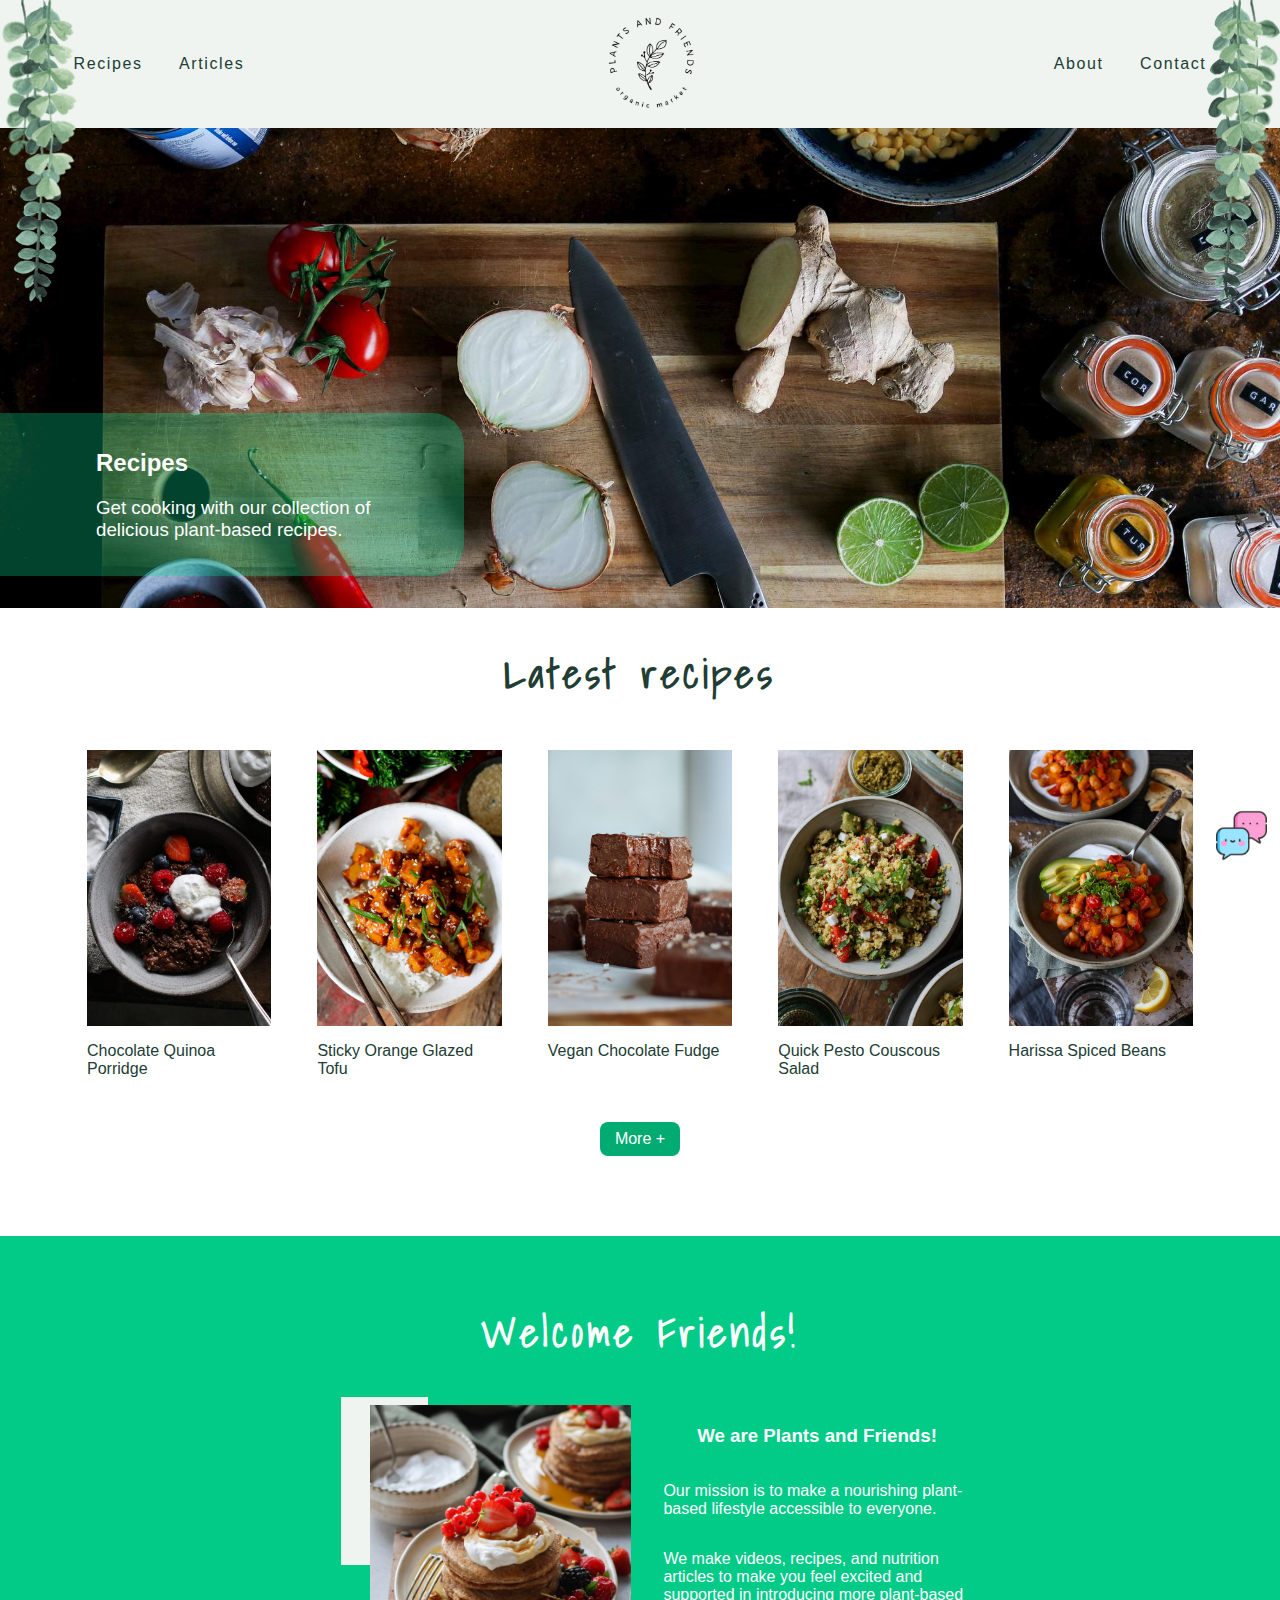
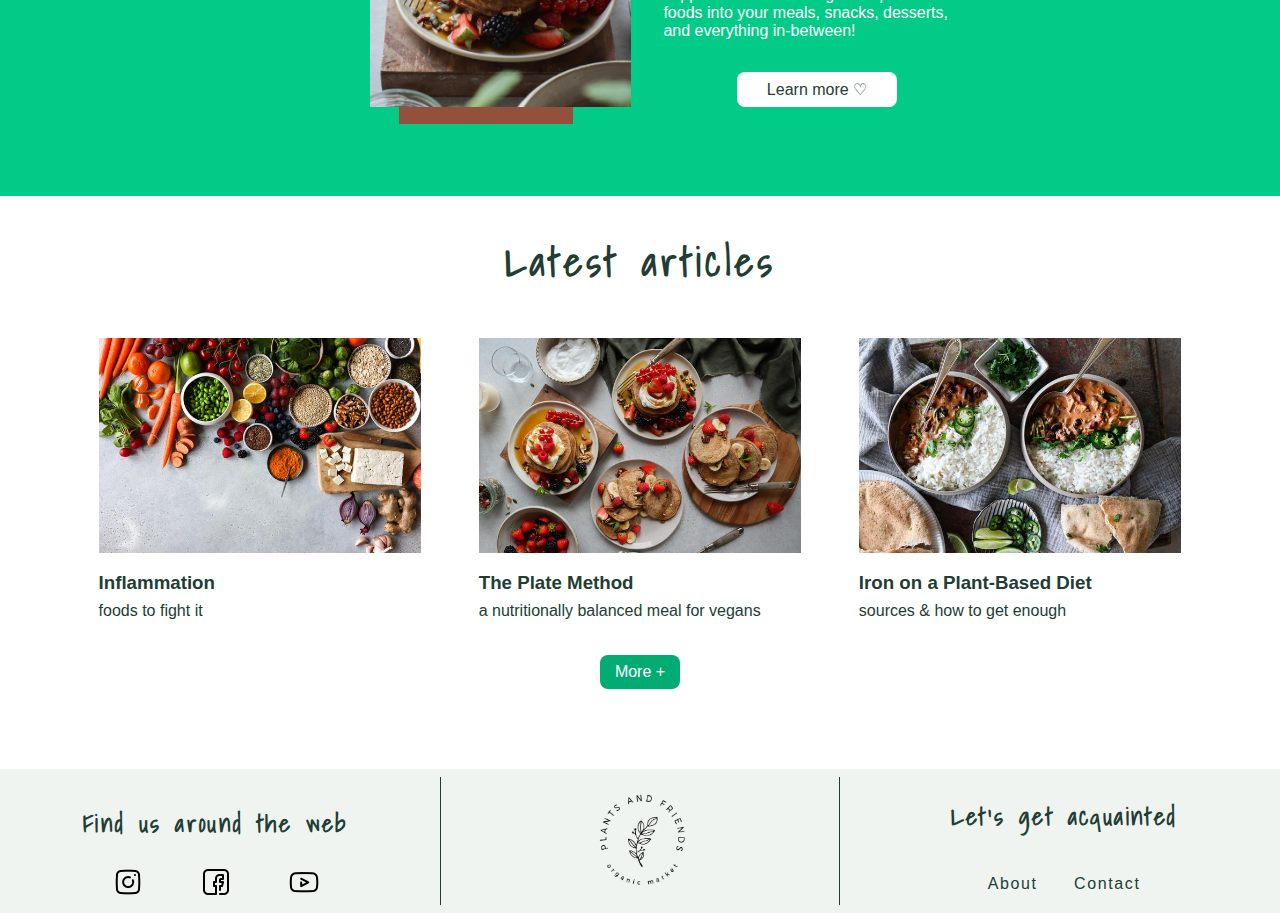
==== index.html @ 14dff02f "add project" ====
<!DOCTYPE html>
<html lang="en">
<head>
    <meta charset="UTF-8">
    <meta http-equiv="X-UA-Compatible" content="IE=edge">
    <meta name="viewport" content="width=device-width, initial-scale=1.0">
    <title>Plants and Friends</title>
    <link href="./resources/css/index.css" type="text/css" rel="stylesheet">
    <link href="https://fonts.googleapis.com/css2?family=Shadows+Into+Light&display=swap" rel="stylesheet">
</head>
<body>
    <header>
        <!-- Navigation Bar -->
        <nav class="container">
            <ul class="right">
                <li><a href="#">Recipes</a></li>
                <li><a href="#">Articles</a></li>
            </ul>

            <a href="#">
                <div class="image-container">
                    <img src="./resources/images/Capture.JPG" title="Green Limes">
                </div>
            </a>

            <ul class="left">
                <li><a href="./resources/html/about.html">About</a></li>
                <li><a href="#">Contact</a></li>
            </ul>
        </nav>
    </header>

    <main>
        <!-- Banner -->
        <div class="banner">
            <div class="banner-text">
                <h2>Recipes</h2>
                <h3>Get cooking with our collection of delicious plant-based recipes.</h3>
            </div>
        </div>

        <!-- Fixed images section -->
        <div class="side-images">
            <div class="right">
                <img class="img-1" src="./resources/images/PUL_42_plants01_1_cropped.9fbabc426824.png">
                <img class="img-2" src="./resources/images/PUL_42_plants01_3_cropped.685cd9a79821.png">
                <img class="img-3" src="./resources/images/PUL_42_plants02_5_cropped.9f788901ec64.png">
            </div>
            <div class="left">
                <img class="img-1" src="./resources/images/PUL_42_plants01_1_cropped.9fbabc426824.png">
                <img class="img-2" src="./resources/images/PUL_42_plants01_3_cropped.685cd9a79821.png">
                <img class="img-3" src="./resources/images/PUL_42_plants02_5_cropped.9f788901ec64.png">
            </div>
        </div>

        <a href="#">
            <div class="sticky">
                <img src="./resources/images/chat.png" title="Feedback">
            </div> 
        </a>
        

        <!-- Latest recipes section -->
        <div class="recipes container col">
            <h2>Latest recipes</h2>
            <div class="container">
                <div class="info-container">
                    <a href="#">
                    <div class="image-container">
                        <img src="./resources/images/62f16278e6b138e92076169bd8638dae.jpg">
                    </div>
                    <p>Chocolate Quinoa Porridge</p>
                    </a>
                </div>
                <div class="info-container">
                    <a href="#">
                    <div class="image-container">
                        <img src="./resources/images/8673e44b68b2e71d381c0d24f464a0ae.jpg">
                    </div>
                    <p>Sticky Orange Glazed Tofu</p>
                    </a>
                </div>
                <div class="info-container">
                    <a href="#">
                    <div class="image-container">
                        <img src="./resources/images/f0d0a88487fe84ec8342f5c662e7f1b8.jpg">
                    </div>
                    <p>Vegan Chocolate Fudge</p>
                    </a>
                </div>
                <div class="info-container">
                    <a href="#">
                    <div class="image-container">
                        <img src="./resources/images/b2966c8b3aa7a20e24546b92b5d7a125.jpg">
                    </div>
                    <p>Quick Pesto Couscous Salad</p>
                    </a>
                </div>
                <div class="info-container">
                    <a href="#">
                    <div class="image-container">
                        <img src="./resources/images/eac331a2da644d45a2d4af294ae4e680.jpg">
                    </div>
                    <p>Harissa Spiced Beans</p>
                    </a>
                </div>           
            </div>

            <p class="more"><a href="#">More +</a></p>
        </div>

        <!-- Welcome section -->
        <div class="welcome container col">
            <h2>Welcome Friends!</h2>
            <div class="container">
                <div class="welcome-image">
                    <div class="gray"></div>
                    <div class="red"></div>
                    <div class="image-container">
                        <img src="./resources/images/577462c6b522de8b6eb51fce0a409d88.jpg">
                    </div>
                </div>
                <div class="info-container container col">
                    <h3>We are Plants and Friends!</h3>
                    <p>Our mission is to make a nourishing plant-based lifestyle accessible to everyone.</p>
                    <p>We make videos, recipes, and nutrition articles to make you feel excited and supported in introducing more plant-based foods into your meals, snacks, desserts, and everything in-between!</p>
                    <p class="more"><a href="#">Learn more ♡</a></p>
                </div>
            </div>
        </div>

        <!-- Latest articles section -->
        <div class="articles container col">
            <h2>Latest articles</h2>
            <div class="container">
                <div class="info-container">
                    <a href="#">
                    <div class="image-container">
                        <img src="./resources/images/da1ea6222f7ebf3f9cb94be13e0f45a8.jpg">
                    </div>
                    <h3>Inflammation</h3>
                    <p>foods to fight it</p>
                    </a>
                </div>
                <div class="info-container">
                    <a href="#">
                    <div class="image-container">
                        <img src="./resources/images/31f5eac9aaeb602acd1b09f02b42d09c.jpg">
                    </div>                    
                    <h3>The Plate Method</h3>
                    <p>a nutritionally balanced meal for vegans</p>
                    </a>
                </div>
                <div class="info-container">
                    <a href="#">
                    <div class="image-container">
                        <img src="./resources/images/245218f45d99ef6018e5f19021f9a2c7.jpg">
                    </div>                    
                    <h3>Iron on a Plant-Based Diet</h3>
                    <p>sources & how to get enough</p>
                    </a>
                </div>        
            </div>

            <p class="more"><a href="#">More +</a></p>
        </div>
    </main>

    <!-- Footer section -->
    <footer class="container">
        <div class="left container col">
            <h3>Find us around the web</h3>
            <div class="container">
                <a href="#"><img src="./resources/images/5340248_ig_instagram_photo_icon.png" title="Instagram"></a>
                <a href="#"><img src="./resources/images/5340250_book_face_facebook_fb_icon.png" title="Facebook"></a>
                <a href="#"><img src="./resources/images/5340279_play_video_youtube_youtuber_icon.png" title="YouTube"></a>
            </div>
        </div>

        <a href="#">
            <div class="image-container">
                <img src="./resources/images/Capture.JPG" title="Green Limes">
            </div>
        </a>
        
        <div class="right container col">
            <h3>Let's get acquainted</h3>
            <ul>
                <li><a href="./resources/html/about.html">About</a></li>
                <li><a href="#">Contact</a></li>
            </ul>
        </div>
    </footer>
</body>
</html>
---- resources/css/index.css ----
/* Universal Styles */

* {
    box-sizing: border-box;
}

html {
    font-size: 16px;
}

body {
    font-family: 'Trebuchet MS', 'Lucida Sans Unicode', 'Lucida Grande', 'Lucida Sans', Arial, sans-serif;
    color: #213D34;
    margin: 0;
}

h2:not(.banner h2) {
    font-family: 'Shadows Into Light', cursive;
    font-size: 2.5rem;
    letter-spacing: 0.250rem;
}

ul {
    list-style: none;
    padding: 0;
}

li {
    display: inline;
    letter-spacing: 0.1rem;
    margin: 1rem;
}

a {
    text-decoration: none;
    color: #213D34;
}

.more a:not(.welcome a) {
    color: #FFF;
}

p.more {
    text-align: center;
    padding: 0.5rem;
    background-color: #02AB72;
    color: #FFF;
    border-radius: .5rem;
    width: 5rem;
}

.more:hover {
    transition: border-radius .5s;
    border-radius: 1.5rem;
}

.container {
    display: flex;
    justify-content: space-evenly;
    align-content: center;
    align-items: center;
    flex-wrap: wrap;
}

.col {
    flex-direction: column;
}

.image-container {
    display: flex;
    align-items: center;
    justify-items: center;
    overflow: hidden;
}

.image-container img {
    width: 100%;
}

.recipes .image-container:hover, 
.articles .image-container:hover {
    border-radius: 5%;
    box-shadow: 0 0 1rem #213D34;
    transition: box-shadow .5s;
}

/* Navigation Bar Styles */
nav img {
    height: 8rem;
    margin: 0 2rem;
}

header {
    background-color: hsl(132, 18.5%, 94.7%);
}

header .container {
    justify-content: space-between;
    margin: 0 4.5%;
}

@media only screen and (max-width: 760px) {
    header .container {
        flex-direction: column;
    }

    nav img {
        height: 6rem;
        margin: 0 2rem;
    }
}

/* Fixed Images Styles */
.side-images .left img, .side-images .right img {
    position: fixed;
    width: 4%;
    top: 0;
    max-width: 58px;
    min-width: 39px;
    z-index: 9999;
}

        /* Left Image */
.side-images .left .img-1 {
    left: 0;
    z-index: 100;
}

.side-images .left .img-2 {
    left: 1%;
}

.side-images .left .img-3 {
    left: 2%;
}

        /* Right Image */
.side-images .right .img-1 {
    right: 0;
}

.side-images .right .img-2 {
    right: 2%;
}

.side-images .right .img-3 {
    right: 1%;
}

        /* Feedback Image */
.sticky {
    position: fixed;
    top: 90%;
    left: 95%;
    width: 4%;
    min-width: 38px;
 }

.sticky img {
    width: 100%;
    opacity: 0.8;
 }

 
 /* Breadcrumb Section Styles */
 ul.breadcrumb {
    margin: 1.5% 7%;
 }

 .breadcrumb li {
    margin: 0;
 }

 .breadcrumb li.location+li.location::before {
    content: '/';
    margin: 0.8rem;
 }

/* Banner Styles */

.banner {
    background-color: 	hsl(160, 98%, 44%);
    background-image: url('../images/c5be5a15e2b488b2d8ff5668b0e3cc27.jpg');
    background-position: center;
    background-repeat: no-repeat;
    background-size: cover;
    height: 30rem;
    display: flex;
    align-items: flex-end;
}

.banner-text {
    background-color: 	hsla(160, 98%, 44%, 0.3);
    color: #fff;
    border-radius: 2rem;
    width: 40%;
    padding: 1rem;
    padding-left: 9rem;
    margin: auto auto 2rem -3rem;
}

.banner-text h3 {
    font-weight: 200;
}

@media only screen and (max-width: 760px) {
    .banner-text {
        width: 60%;
    }
}

@media only screen and (max-width: 450px) {
    .banner-text {
        width: 100%;
    }
}

 /* Latest Recipes Section Styles */
 .recipes {
    margin-bottom: 5%;
    padding: 0 5%;
 }

.recipes .container {
    align-items: stretch;
}

.recipes .info-container {
    width: 16%;
    min-width: 170px;
    margin: 1% 2%;
}

@media only screen and (max-width: 760px) {
    .recipes .info-container {
        width: 30%;
        margin: 0.5rem;
    }
}

@media only screen and (max-width: 450px) {
    .recipes .info-container {
        width: 60%;
        margin: 1rem;
    }
}

/* Welcome Section Styles */
.welcome {
    background-color: hsl(160, 98%, 40%);
    padding: 5% 10%;
    color: #FFF;
}

.welcome .container {
    justify-content: center;
}

.welcome h2 {
    margin-top: 0;
}

.welcome .welcome-image {
    position: relative;
    width: 30%;
    min-width: 220px;
    max-width: 290px;
    height: 335px;
    margin: 0 2rem;
}

.welcome .gray {
    position: absolute;
    background-color: hsl(132, 18.5%, 94.7%);
    width: 30%;
    height: 50%;
    top: 0;
    left: 0;
}

.welcome .red {
    position: absolute;
    background-color: 	hsl(13, 42%, 41%);
    width: 60%;
    height: 10%;
    bottom: 2.5%;
    left: 20%;
}

.welcome .image-container {
    position: absolute;
    width: 90%;
    height: 90%;
    top: 2.5%;
    left: 10%;
}

.welcome .info-container {
    width: 30%;
}

.welcome .more {
    width: 10rem;
    background-color: #FFF;
    color: #02AB72;
}

@media only screen and (max-width: 1024px) {
    .welcome .info-container {
        width: 45%;
    }

    .welcome .welcome-image {
        margin: 0 2.5% 2.5% 2.5%;
    }
}

@media only screen and (max-width: 570px) {
    .welcome .container {
        flex-direction: column;
    }

    .welcome .info-container {
        width: 70%;
    }
}

/* Latest Articles Section Styles */
.articles {
    margin-bottom: 5%;
    padding: 0 5%;
 }

.articles .container {
    align-items: stretch;
}

.articles .info-container {
    width: 28%;
    min-width: 250px;
    margin: 1% 2%;
}

.articles h3 {
    margin-bottom: 0;
}

.articles p {
    margin-top: 0.5rem;
}

@media only screen and (max-width: 760px) {
    .articles .info-container {
        width: 30%;
        margin: 0.5rem;
    }
}

@media only screen and (max-width: 450px) {
    .articles .info-container {
        width: 60%;
        margin: 1rem;
    }
}


/* Footer Section Styles */
footer {
    background-color: hsl(132, 18.5%, 94.7%);
    margin-top: 1.5%;
}

footer h3 {
    font-family: 'Shadows Into Light', cursive;
    font-size: 1.5rem;
    letter-spacing: 0.150rem;
}

footer .left, footer .right {
    width: 25%;
    text-align: center;
}

footer .left .container {
    width: 100%;
}

footer .left img {
    height: 2rem;
}

footer .image-container img {
    height: 8rem;
    padding: 0 8rem ;
    margin: 0.5rem;
    border-left: 1px solid #213D34;
    border-right: 1px solid #213D34;
}

@media only screen and (max-width: 760px) {
    footer.container {
        flex-direction: column;
    }

    footer .image-container {
        display: none;
    }

    footer .left, footer .right {
        width: 60%;
        margin: 1.5rem;
    }
}


@media only screen and (max-width: 760px) {
    html {
        font-size: 14px;
    }
}
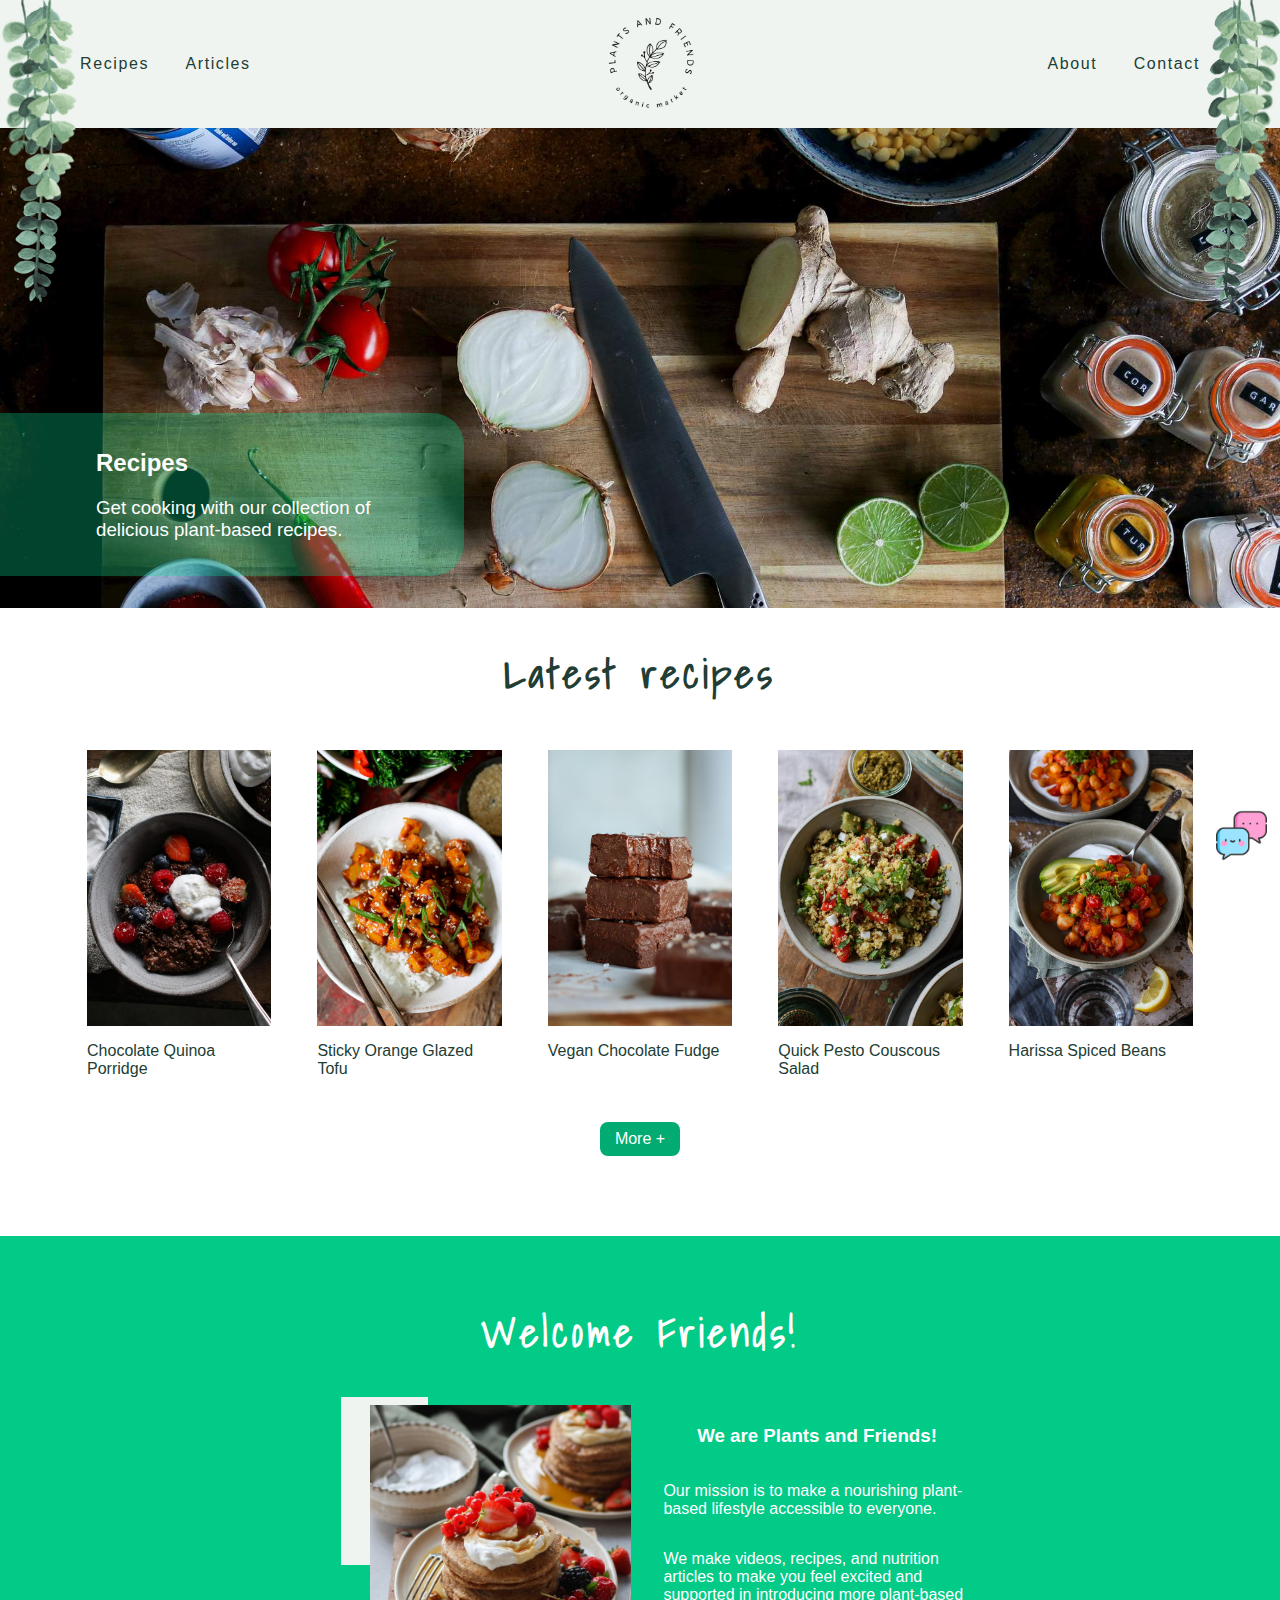
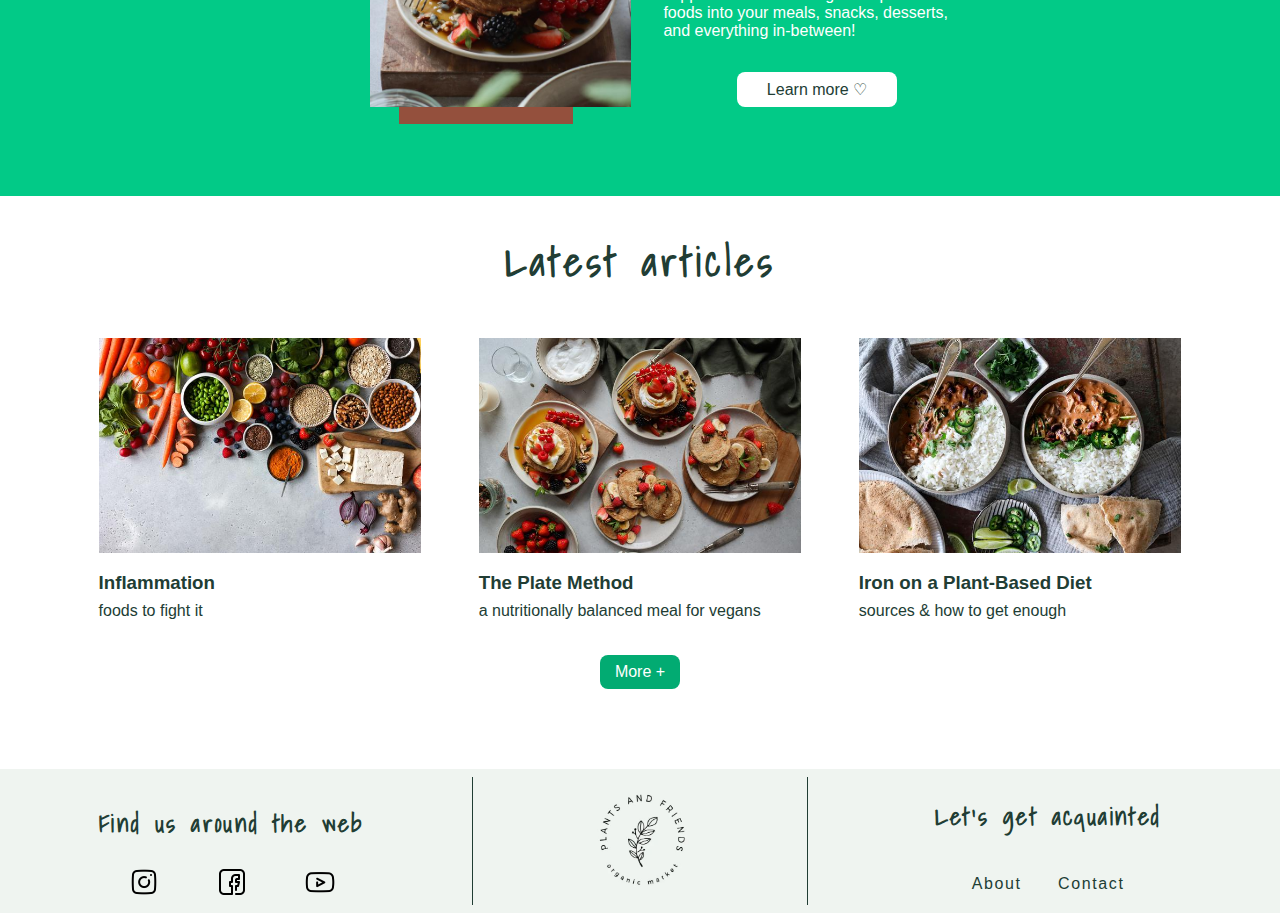
==== commit 4f31c1d3: "Update README" ====
--- a/index.html
+++ b/index.html
@@ -1,195 +1,254 @@
 <!DOCTYPE html>
 <html lang="en">
-<head>
-    <meta charset="UTF-8">
-    <meta http-equiv="X-UA-Compatible" content="IE=edge">
-    <meta name="viewport" content="width=device-width, initial-scale=1.0">
+  <head>
+    <meta charset="UTF-8" />
+    <meta http-equiv="X-UA-Compatible" content="IE=edge" />
+    <meta name="viewport" content="width=device-width, initial-scale=1.0" />
     <title>Plants and Friends</title>
-    <link href="./resources/css/index.css" type="text/css" rel="stylesheet">
-    <link href="https://fonts.googleapis.com/css2?family=Shadows+Into+Light&display=swap" rel="stylesheet">
-</head>
-<body>
+    <link href="./resources/css/index.css" type="text/css" rel="stylesheet" />
+    <link
+      href="https://fonts.googleapis.com/css2?family=Shadows+Into+Light&display=swap"
+      rel="stylesheet"
+    />
+  </head>
+  <body>
     <header>
-        <!-- Navigation Bar -->
-        <nav class="container">
-            <ul class="right">
-                <li><a href="#">Recipes</a></li>
-                <li><a href="#">Articles</a></li>
-            </ul>
-
-            <a href="#">
-                <div class="image-container">
-                    <img src="./resources/images/Capture.JPG" title="Green Limes">
-                </div>
-            </a>
-
-            <ul class="left">
-                <li><a href="./resources/html/about.html">About</a></li>
-                <li><a href="#">Contact</a></li>
-            </ul>
-        </nav>
+      <!-- Navigation Bar -->
+      <nav class="container">
+        <ul class="right">
+          <li><a>Recipes</a></li>
+          <li><a>Articles</a></li>
+        </ul>
+
+        <a>
+          <div class="image-container">
+            <img src="./resources/images/Capture.JPG" title="Green Limes" />
+          </div>
+        </a>
+
+        <ul class="left">
+          <li><a href="./resources/html/about.html">About</a></li>
+          <li><a>Contact</a></li>
+        </ul>
+      </nav>
     </header>
 
     <main>
-        <!-- Banner -->
-        <div class="banner">
-            <div class="banner-text">
-                <h2>Recipes</h2>
-                <h3>Get cooking with our collection of delicious plant-based recipes.</h3>
+      <!-- Banner -->
+      <div class="banner">
+        <div class="banner-text">
+          <h2>Recipes</h2>
+          <h3>
+            Get cooking with our collection of delicious plant-based recipes.
+          </h3>
+        </div>
+      </div>
+
+      <!-- Fixed images section -->
+      <div class="side-images">
+        <div class="right">
+          <img
+            class="img-1"
+            src="./resources/images/PUL_42_plants01_1_cropped.9fbabc426824.png"
+          />
+          <img
+            class="img-2"
+            src="./resources/images/PUL_42_plants01_3_cropped.685cd9a79821.png"
+          />
+          <img
+            class="img-3"
+            src="./resources/images/PUL_42_plants02_5_cropped.9f788901ec64.png"
+          />
+        </div>
+        <div class="left">
+          <img
+            class="img-1"
+            src="./resources/images/PUL_42_plants01_1_cropped.9fbabc426824.png"
+          />
+          <img
+            class="img-2"
+            src="./resources/images/PUL_42_plants01_3_cropped.685cd9a79821.png"
+          />
+          <img
+            class="img-3"
+            src="./resources/images/PUL_42_plants02_5_cropped.9f788901ec64.png"
+          />
+        </div>
+      </div>
+
+      <a>
+        <div class="sticky">
+          <img src="./resources/images/chat.png" title="Feedback" />
+        </div>
+      </a>
+
+      <!-- Latest recipes section -->
+      <div class="recipes container col">
+        <h2>Latest recipes</h2>
+        <div class="container">
+          <div class="info-container">
+            <a>
+              <div class="image-container">
+                <img
+                  src="./resources/images/62f16278e6b138e92076169bd8638dae.jpg"
+                />
+              </div>
+              <p>Chocolate Quinoa Porridge</p>
+            </a>
+          </div>
+          <div class="info-container">
+            <a>
+              <div class="image-container">
+                <img
+                  src="./resources/images/8673e44b68b2e71d381c0d24f464a0ae.jpg"
+                />
+              </div>
+              <p>Sticky Orange Glazed Tofu</p>
+            </a>
+          </div>
+          <div class="info-container">
+            <a>
+              <div class="image-container">
+                <img
+                  src="./resources/images/f0d0a88487fe84ec8342f5c662e7f1b8.jpg"
+                />
+              </div>
+              <p>Vegan Chocolate Fudge</p>
+            </a>
+          </div>
+          <div class="info-container">
+            <a>
+              <div class="image-container">
+                <img
+                  src="./resources/images/b2966c8b3aa7a20e24546b92b5d7a125.jpg"
+                />
+              </div>
+              <p>Quick Pesto Couscous Salad</p>
+            </a>
+          </div>
+          <div class="info-container">
+            <a>
+              <div class="image-container">
+                <img
+                  src="./resources/images/eac331a2da644d45a2d4af294ae4e680.jpg"
+                />
+              </div>
+              <p>Harissa Spiced Beans</p>
+            </a>
+          </div>
+        </div>
+
+        <p class="more"><a>More +</a></p>
+      </div>
+
+      <!-- Welcome section -->
+      <div class="welcome container col">
+        <h2>Welcome Friends!</h2>
+        <div class="container">
+          <div class="welcome-image">
+            <div class="gray"></div>
+            <div class="red"></div>
+            <div class="image-container">
+              <img
+                src="./resources/images/577462c6b522de8b6eb51fce0a409d88.jpg"
+              />
             </div>
-        </div>
-
-        <!-- Fixed images section -->
-        <div class="side-images">
-            <div class="right">
-                <img class="img-1" src="./resources/images/PUL_42_plants01_1_cropped.9fbabc426824.png">
-                <img class="img-2" src="./resources/images/PUL_42_plants01_3_cropped.685cd9a79821.png">
-                <img class="img-3" src="./resources/images/PUL_42_plants02_5_cropped.9f788901ec64.png">
-            </div>
-            <div class="left">
-                <img class="img-1" src="./resources/images/PUL_42_plants01_1_cropped.9fbabc426824.png">
-                <img class="img-2" src="./resources/images/PUL_42_plants01_3_cropped.685cd9a79821.png">
-                <img class="img-3" src="./resources/images/PUL_42_plants02_5_cropped.9f788901ec64.png">
-            </div>
-        </div>
-
-        <a href="#">
-            <div class="sticky">
-                <img src="./resources/images/chat.png" title="Feedback">
-            </div> 
-        </a>
-        
-
-        <!-- Latest recipes section -->
-        <div class="recipes container col">
-            <h2>Latest recipes</h2>
-            <div class="container">
-                <div class="info-container">
-                    <a href="#">
-                    <div class="image-container">
-                        <img src="./resources/images/62f16278e6b138e92076169bd8638dae.jpg">
-                    </div>
-                    <p>Chocolate Quinoa Porridge</p>
-                    </a>
-                </div>
-                <div class="info-container">
-                    <a href="#">
-                    <div class="image-container">
-                        <img src="./resources/images/8673e44b68b2e71d381c0d24f464a0ae.jpg">
-                    </div>
-                    <p>Sticky Orange Glazed Tofu</p>
-                    </a>
-                </div>
-                <div class="info-container">
-                    <a href="#">
-                    <div class="image-container">
-                        <img src="./resources/images/f0d0a88487fe84ec8342f5c662e7f1b8.jpg">
-                    </div>
-                    <p>Vegan Chocolate Fudge</p>
-                    </a>
-                </div>
-                <div class="info-container">
-                    <a href="#">
-                    <div class="image-container">
-                        <img src="./resources/images/b2966c8b3aa7a20e24546b92b5d7a125.jpg">
-                    </div>
-                    <p>Quick Pesto Couscous Salad</p>
-                    </a>
-                </div>
-                <div class="info-container">
-                    <a href="#">
-                    <div class="image-container">
-                        <img src="./resources/images/eac331a2da644d45a2d4af294ae4e680.jpg">
-                    </div>
-                    <p>Harissa Spiced Beans</p>
-                    </a>
-                </div>           
-            </div>
-
-            <p class="more"><a href="#">More +</a></p>
-        </div>
-
-        <!-- Welcome section -->
-        <div class="welcome container col">
-            <h2>Welcome Friends!</h2>
-            <div class="container">
-                <div class="welcome-image">
-                    <div class="gray"></div>
-                    <div class="red"></div>
-                    <div class="image-container">
-                        <img src="./resources/images/577462c6b522de8b6eb51fce0a409d88.jpg">
-                    </div>
-                </div>
-                <div class="info-container container col">
-                    <h3>We are Plants and Friends!</h3>
-                    <p>Our mission is to make a nourishing plant-based lifestyle accessible to everyone.</p>
-                    <p>We make videos, recipes, and nutrition articles to make you feel excited and supported in introducing more plant-based foods into your meals, snacks, desserts, and everything in-between!</p>
-                    <p class="more"><a href="#">Learn more ♡</a></p>
-                </div>
-            </div>
-        </div>
-
-        <!-- Latest articles section -->
-        <div class="articles container col">
-            <h2>Latest articles</h2>
-            <div class="container">
-                <div class="info-container">
-                    <a href="#">
-                    <div class="image-container">
-                        <img src="./resources/images/da1ea6222f7ebf3f9cb94be13e0f45a8.jpg">
-                    </div>
-                    <h3>Inflammation</h3>
-                    <p>foods to fight it</p>
-                    </a>
-                </div>
-                <div class="info-container">
-                    <a href="#">
-                    <div class="image-container">
-                        <img src="./resources/images/31f5eac9aaeb602acd1b09f02b42d09c.jpg">
-                    </div>                    
-                    <h3>The Plate Method</h3>
-                    <p>a nutritionally balanced meal for vegans</p>
-                    </a>
-                </div>
-                <div class="info-container">
-                    <a href="#">
-                    <div class="image-container">
-                        <img src="./resources/images/245218f45d99ef6018e5f19021f9a2c7.jpg">
-                    </div>                    
-                    <h3>Iron on a Plant-Based Diet</h3>
-                    <p>sources & how to get enough</p>
-                    </a>
-                </div>        
-            </div>
-
-            <p class="more"><a href="#">More +</a></p>
-        </div>
+          </div>
+          <div class="info-container container col">
+            <h3>We are Plants and Friends!</h3>
+            <p>
+              Our mission is to make a nourishing plant-based lifestyle
+              accessible to everyone.
+            </p>
+            <p>
+              We make videos, recipes, and nutrition articles to make you feel
+              excited and supported in introducing more plant-based foods into
+              your meals, snacks, desserts, and everything in-between!
+            </p>
+            <p class="more"><a>Learn more ♡</a></p>
+          </div>
+        </div>
+      </div>
+
+      <!-- Latest articles section -->
+      <div class="articles container col">
+        <h2>Latest articles</h2>
+        <div class="container">
+          <div class="info-container">
+            <a>
+              <div class="image-container">
+                <img
+                  src="./resources/images/da1ea6222f7ebf3f9cb94be13e0f45a8.jpg"
+                />
+              </div>
+              <h3>Inflammation</h3>
+              <p>foods to fight it</p>
+            </a>
+          </div>
+          <div class="info-container">
+            <a>
+              <div class="image-container">
+                <img
+                  src="./resources/images/31f5eac9aaeb602acd1b09f02b42d09c.jpg"
+                />
+              </div>
+              <h3>The Plate Method</h3>
+              <p>a nutritionally balanced meal for vegans</p>
+            </a>
+          </div>
+          <div class="info-container">
+            <a>
+              <div class="image-container">
+                <img
+                  src="./resources/images/245218f45d99ef6018e5f19021f9a2c7.jpg"
+                />
+              </div>
+              <h3>Iron on a Plant-Based Diet</h3>
+              <p>sources & how to get enough</p>
+            </a>
+          </div>
+        </div>
+
+        <p class="more"><a>More +</a></p>
+      </div>
     </main>
 
     <!-- Footer section -->
     <footer class="container">
-        <div class="left container col">
-            <h3>Find us around the web</h3>
-            <div class="container">
-                <a href="#"><img src="./resources/images/5340248_ig_instagram_photo_icon.png" title="Instagram"></a>
-                <a href="#"><img src="./resources/images/5340250_book_face_facebook_fb_icon.png" title="Facebook"></a>
-                <a href="#"><img src="./resources/images/5340279_play_video_youtube_youtuber_icon.png" title="YouTube"></a>
-            </div>
-        </div>
-
-        <a href="#">
-            <div class="image-container">
-                <img src="./resources/images/Capture.JPG" title="Green Limes">
-            </div>
-        </a>
-        
-        <div class="right container col">
-            <h3>Let's get acquainted</h3>
-            <ul>
-                <li><a href="./resources/html/about.html">About</a></li>
-                <li><a href="#">Contact</a></li>
-            </ul>
-        </div>
+      <div class="left container col">
+        <h3>Find us around the web</h3>
+        <div class="container">
+          <a
+            ><img
+              src="./resources/images/5340248_ig_instagram_photo_icon.png"
+              title="Instagram"
+          /></a>
+          <a
+            ><img
+              src="./resources/images/5340250_book_face_facebook_fb_icon.png"
+              title="Facebook"
+          /></a>
+          <a
+            ><img
+              src="./resources/images/5340279_play_video_youtube_youtuber_icon.png"
+              title="YouTube"
+          /></a>
+        </div>
+      </div>
+
+      <a>
+        <div class="image-container">
+          <img src="./resources/images/Capture.JPG" title="Green Limes" />
+        </div>
+      </a>
+
+      <div class="right container col">
+        <h3>Let's get acquainted</h3>
+        <ul>
+          <li><a href="./resources/html/about.html">About</a></li>
+          <li><a>Contact</a></li>
+        </ul>
+      </div>
     </footer>
-</body>
-</html>+  </body>
+</html>
--- a/resources/css/index.css
+++ b/resources/css/index.css
@@ -1,420 +1,450 @@
 /* Universal Styles */
 
 * {
-    box-sizing: border-box;
+  box-sizing: border-box;
 }
 
 html {
-    font-size: 16px;
+  font-size: 16px;
 }
 
 body {
-    font-family: 'Trebuchet MS', 'Lucida Sans Unicode', 'Lucida Grande', 'Lucida Sans', Arial, sans-serif;
-    color: #213D34;
-    margin: 0;
+  font-family: "Trebuchet MS", "Lucida Sans Unicode", "Lucida Grande",
+    "Lucida Sans", Arial, sans-serif;
+  color: #213d34;
+  margin: 0;
 }
 
 h2:not(.banner h2) {
-    font-family: 'Shadows Into Light', cursive;
-    font-size: 2.5rem;
-    letter-spacing: 0.250rem;
+  font-family: "Shadows Into Light", cursive;
+  font-size: 2.5rem;
+  letter-spacing: 0.25rem;
 }
 
 ul {
-    list-style: none;
-    padding: 0;
+  list-style: none;
+  padding: 0;
 }
 
 li {
-    display: inline;
-    letter-spacing: 0.1rem;
-    margin: 1rem;
+  display: inline;
+  letter-spacing: 0.1rem;
+  margin: 1rem;
 }
 
 a {
-    text-decoration: none;
-    color: #213D34;
+  text-decoration: none;
+  color: #213d34;
 }
 
 .more a:not(.welcome a) {
-    color: #FFF;
+  color: #fff;
 }
 
 p.more {
-    text-align: center;
-    padding: 0.5rem;
-    background-color: #02AB72;
-    color: #FFF;
-    border-radius: .5rem;
-    width: 5rem;
+  text-align: center;
+  padding: 0.5rem;
+  background-color: #02ab72;
+  color: #fff;
+  border-radius: 0.5rem;
+  width: 5rem;
 }
 
 .more:hover {
-    transition: border-radius .5s;
-    border-radius: 1.5rem;
+  transition: border-radius 0.5s;
+  border-radius: 1.5rem;
 }
 
 .container {
-    display: flex;
-    justify-content: space-evenly;
-    align-content: center;
-    align-items: center;
-    flex-wrap: wrap;
+  display: flex;
+  justify-content: space-evenly;
+  align-content: center;
+  align-items: center;
+  flex-wrap: wrap;
 }
 
 .col {
-    flex-direction: column;
+  flex-direction: column;
 }
 
 .image-container {
-    display: flex;
-    align-items: center;
-    justify-items: center;
-    overflow: hidden;
+  display: flex;
+  align-items: center;
+  justify-items: center;
+  overflow: hidden;
 }
 
 .image-container img {
-    width: 100%;
-}
-
-.recipes .image-container:hover, 
+  width: 100%;
+}
+
+.recipes .image-container:hover,
 .articles .image-container:hover {
-    border-radius: 5%;
-    box-shadow: 0 0 1rem #213D34;
-    transition: box-shadow .5s;
+  border-radius: 5%;
+  box-shadow: 0 0 1rem #213d34;
+  transition: box-shadow 0.5s;
 }
 
 /* Navigation Bar Styles */
 nav img {
-    height: 8rem;
-    margin: 0 2rem;
+  height: 8rem;
 }
 
 header {
-    background-color: hsl(132, 18.5%, 94.7%);
+  background-color: hsl(132, 18.5%, 94.7%);
 }
 
 header .container {
-    justify-content: space-between;
-    margin: 0 4.5%;
+  justify-content: space-between;
+  margin: 0 5%;
 }
 
 @media only screen and (max-width: 760px) {
-    header .container {
-        flex-direction: column;
+  nav li {
+    display: block;
+    margin: 0.8rem;
+  }
+
+  nav img {
+    height: 5.5rem;
+  }
+
+  header .container {
+    margin: 0 10%;
+  }
+}
+
+/* Fixed Images Styles */
+.side-images .left img,
+.side-images .right img {
+  position: fixed;
+  width: 4%;
+  top: 0;
+  max-width: 58px;
+  min-width: 39px;
+  z-index: 9999;
+}
+
+/* Left Image */
+.side-images .left .img-1 {
+  left: 0;
+  z-index: 100;
+}
+
+.side-images .left .img-2 {
+  left: 1%;
+}
+
+.side-images .left .img-3 {
+  left: 2%;
+}
+
+/* Right Image */
+.side-images .right .img-1 {
+  right: 0;
+}
+
+.side-images .right .img-2 {
+  right: 2%;
+}
+
+.side-images .right .img-3 {
+  right: 1%;
+}
+
+/* Feedback Image */
+.sticky {
+  position: fixed;
+  top: 90%;
+  left: 95%;
+  width: 4%;
+  min-width: 38px;
+}
+
+.sticky img {
+  width: 100%;
+  opacity: 0.8;
+}
+
+@media only screen and (max-width: 830px) {
+  .sticky {
+    left: 90%;
+  }
+}
+
+@media only screen and (max-width: 450px) {
+    .sticky {
+      left: 85%;
     }
-
-    nav img {
-        height: 6rem;
-        margin: 0 2rem;
-    }
-}
-
-/* Fixed Images Styles */
-.side-images .left img, .side-images .right img {
-    position: fixed;
-    width: 4%;
-    top: 0;
-    max-width: 58px;
-    min-width: 39px;
-    z-index: 9999;
-}
-
-        /* Left Image */
-.side-images .left .img-1 {
-    left: 0;
-    z-index: 100;
-}
-
-.side-images .left .img-2 {
-    left: 1%;
-}
-
-.side-images .left .img-3 {
-    left: 2%;
-}
-
-        /* Right Image */
-.side-images .right .img-1 {
-    right: 0;
-}
-
-.side-images .right .img-2 {
-    right: 2%;
-}
-
-.side-images .right .img-3 {
-    right: 1%;
-}
-
-        /* Feedback Image */
-.sticky {
-    position: fixed;
-    top: 90%;
-    left: 95%;
-    width: 4%;
-    min-width: 38px;
- }
-
-.sticky img {
+  }
+
+@media only screen and (max-width: 350px) {
+  .side-images .left img,
+  .side-images .right img {
+    display: none;
+  }
+}
+
+/* Breadcrumb Section Styles */
+ul.breadcrumb {
+  margin: 1.5% 7%;
+}
+
+.breadcrumb li {
+  margin: 0;
+}
+
+.breadcrumb li.location + li.location::before {
+  content: "/";
+  margin: 0.8rem;
+}
+
+@media only screen and (max-width: 450px) {
+  ul.breadcrumb {
+    margin: 1.5% 15%;
+  }
+}
+
+/* Banner Styles */
+
+.banner {
+  background-color: hsl(160, 98%, 44%);
+  background-image: url("../images/c5be5a15e2b488b2d8ff5668b0e3cc27.jpg");
+  background-position: center;
+  background-repeat: no-repeat;
+  background-size: cover;
+  height: 30rem;
+  display: flex;
+  align-items: flex-end;
+}
+
+.banner-text {
+  background-color: hsla(160, 98%, 44%, 0.3);
+  color: #fff;
+  border-radius: 2rem;
+  width: 40%;
+  padding: 1rem;
+  padding-left: 9rem;
+  margin: auto auto 2rem -3rem;
+}
+
+.banner-text h3 {
+  font-weight: 200;
+}
+
+@media only screen and (max-width: 760px) {
+  .banner-text {
+    width: 60%;
+  }
+}
+
+@media only screen and (max-width: 450px) {
+  .banner-text {
     width: 100%;
-    opacity: 0.8;
- }
-
- 
- /* Breadcrumb Section Styles */
- ul.breadcrumb {
-    margin: 1.5% 7%;
- }
-
- .breadcrumb li {
-    margin: 0;
- }
-
- .breadcrumb li.location+li.location::before {
-    content: '/';
-    margin: 0.8rem;
- }
-
-/* Banner Styles */
-
-.banner {
-    background-color: 	hsl(160, 98%, 44%);
-    background-image: url('../images/c5be5a15e2b488b2d8ff5668b0e3cc27.jpg');
-    background-position: center;
-    background-repeat: no-repeat;
-    background-size: cover;
-    height: 30rem;
-    display: flex;
-    align-items: flex-end;
-}
-
-.banner-text {
-    background-color: 	hsla(160, 98%, 44%, 0.3);
-    color: #fff;
-    border-radius: 2rem;
-    width: 40%;
-    padding: 1rem;
-    padding-left: 9rem;
-    margin: auto auto 2rem -3rem;
-}
-
-.banner-text h3 {
-    font-weight: 200;
+  }
+}
+
+/* Latest Recipes Section Styles */
+.recipes {
+  margin-bottom: 5%;
+  padding: 0 5%;
+}
+
+.recipes .container {
+  align-items: stretch;
+}
+
+.recipes .info-container {
+  width: 16%;
+  min-width: 170px;
+  margin: 1% 2%;
 }
 
 @media only screen and (max-width: 760px) {
-    .banner-text {
-        width: 60%;
-    }
+  .recipes .info-container {
+    width: 30%;
+    margin: 0.5rem;
+  }
 }
 
 @media only screen and (max-width: 450px) {
-    .banner-text {
-        width: 100%;
-    }
-}
-
- /* Latest Recipes Section Styles */
- .recipes {
-    margin-bottom: 5%;
-    padding: 0 5%;
- }
-
-.recipes .container {
-    align-items: stretch;
-}
-
-.recipes .info-container {
-    width: 16%;
-    min-width: 170px;
-    margin: 1% 2%;
-}
-
-@media only screen and (max-width: 760px) {
-    .recipes .info-container {
-        width: 30%;
-        margin: 0.5rem;
-    }
-}
-
-@media only screen and (max-width: 450px) {
-    .recipes .info-container {
-        width: 60%;
-        margin: 1rem;
-    }
+  .recipes .info-container {
+    width: 60%;
+    margin: 1rem;
+  }
 }
 
 /* Welcome Section Styles */
 .welcome {
-    background-color: hsl(160, 98%, 40%);
-    padding: 5% 10%;
-    color: #FFF;
+  background-color: hsl(160, 98%, 40%);
+  padding: 5% 10%;
+  color: #fff;
 }
 
 .welcome .container {
-    justify-content: center;
+  justify-content: center;
 }
 
 .welcome h2 {
-    margin-top: 0;
+  margin-top: 0;
+  text-align: center;
 }
 
 .welcome .welcome-image {
-    position: relative;
-    width: 30%;
-    min-width: 220px;
-    max-width: 290px;
-    height: 335px;
-    margin: 0 2rem;
+  position: relative;
+  width: 30%;
+  min-width: 220px;
+  max-width: 290px;
+  height: 335px;
+  margin: 0 2rem;
 }
 
 .welcome .gray {
-    position: absolute;
-    background-color: hsl(132, 18.5%, 94.7%);
-    width: 30%;
-    height: 50%;
-    top: 0;
-    left: 0;
+  position: absolute;
+  background-color: hsl(132, 18.5%, 94.7%);
+  width: 30%;
+  height: 50%;
+  top: 0;
+  left: 0;
 }
 
 .welcome .red {
-    position: absolute;
-    background-color: 	hsl(13, 42%, 41%);
-    width: 60%;
-    height: 10%;
-    bottom: 2.5%;
-    left: 20%;
+  position: absolute;
+  background-color: hsl(13, 42%, 41%);
+  width: 60%;
+  height: 10%;
+  bottom: 2.5%;
+  left: 20%;
 }
 
 .welcome .image-container {
-    position: absolute;
-    width: 90%;
-    height: 90%;
-    top: 2.5%;
-    left: 10%;
+  position: absolute;
+  width: 90%;
+  height: 90%;
+  top: 2.5%;
+  left: 10%;
 }
 
 .welcome .info-container {
-    width: 30%;
+  width: 30%;
 }
 
 .welcome .more {
-    width: 10rem;
-    background-color: #FFF;
-    color: #02AB72;
+  width: 10rem;
+  background-color: #fff;
+  color: #02ab72;
 }
 
 @media only screen and (max-width: 1024px) {
-    .welcome .info-container {
-        width: 45%;
-    }
-
-    .welcome .welcome-image {
-        margin: 0 2.5% 2.5% 2.5%;
-    }
+  .welcome .info-container {
+    width: 45%;
+  }
+
+  .welcome .welcome-image {
+    margin: 0 2.5% 2.5% 2.5%;
+  }
 }
 
 @media only screen and (max-width: 570px) {
-    .welcome .container {
-        flex-direction: column;
-    }
-
-    .welcome .info-container {
-        width: 70%;
-    }
+  .welcome .container {
+    flex-direction: column;
+  }
+
+  .welcome .info-container {
+    width: 70%;
+  }
 }
 
 /* Latest Articles Section Styles */
 .articles {
-    margin-bottom: 5%;
-    padding: 0 5%;
- }
+  margin-bottom: 5%;
+  padding: 0 5%;
+}
 
 .articles .container {
-    align-items: stretch;
+  align-items: stretch;
 }
 
 .articles .info-container {
-    width: 28%;
-    min-width: 250px;
-    margin: 1% 2%;
+  width: 28%;
+  min-width: 250px;
+  margin: 1% 2%;
 }
 
 .articles h3 {
-    margin-bottom: 0;
+  margin-bottom: 0;
 }
 
 .articles p {
-    margin-top: 0.5rem;
+  margin-top: 0.5rem;
 }
 
 @media only screen and (max-width: 760px) {
-    .articles .info-container {
-        width: 30%;
-        margin: 0.5rem;
-    }
+  .articles .info-container {
+    width: 30%;
+    margin: 0.5rem;
+  }
 }
 
 @media only screen and (max-width: 450px) {
-    .articles .info-container {
-        width: 60%;
-        margin: 1rem;
-    }
-}
-
+  .articles .info-container {
+    width: 60%;
+    margin: 1rem;
+  }
+}
 
 /* Footer Section Styles */
 footer {
-    background-color: hsl(132, 18.5%, 94.7%);
-    margin-top: 1.5%;
+  background-color: hsl(132, 18.5%, 94.7%);
+  margin-top: 1.5%;
 }
 
 footer h3 {
-    font-family: 'Shadows Into Light', cursive;
-    font-size: 1.5rem;
-    letter-spacing: 0.150rem;
-}
-
-footer .left, footer .right {
-    width: 25%;
-    text-align: center;
+  font-family: "Shadows Into Light", cursive;
+  font-size: 1.5rem;
+  letter-spacing: 0.15rem;
+}
+
+footer .left,
+footer .right {
+  width: 25%;
+  text-align: center;
 }
 
 footer .left .container {
-    width: 100%;
+  width: 100%;
 }
 
 footer .left img {
-    height: 2rem;
+  height: 2rem;
 }
 
 footer .image-container img {
-    height: 8rem;
-    padding: 0 8rem ;
-    margin: 0.5rem;
-    border-left: 1px solid #213D34;
-    border-right: 1px solid #213D34;
+  height: 8rem;
+  padding: 0 6rem;
+  margin: 0.5rem;
+  border-left: 1px solid #213d34;
+  border-right: 1px solid #213d34;
+}
+
+@media only screen and (max-width: 830px) {
+  footer.container {
+    flex-direction: column;
+  }
+
+  footer .image-container {
+    display: none;
+  }
+
+  footer .left,
+  footer .right {
+    width: 60%;
+    margin: 1.5rem;
+  }
 }
 
 @media only screen and (max-width: 760px) {
-    footer.container {
-        flex-direction: column;
-    }
-
-    footer .image-container {
-        display: none;
-    }
-
-    footer .left, footer .right {
-        width: 60%;
-        margin: 1.5rem;
-    }
-}
-
-
-@media only screen and (max-width: 760px) {
-    html {
-        font-size: 14px;
-    }
-}+  html {
+    font-size: 14px;
+  }
+}
